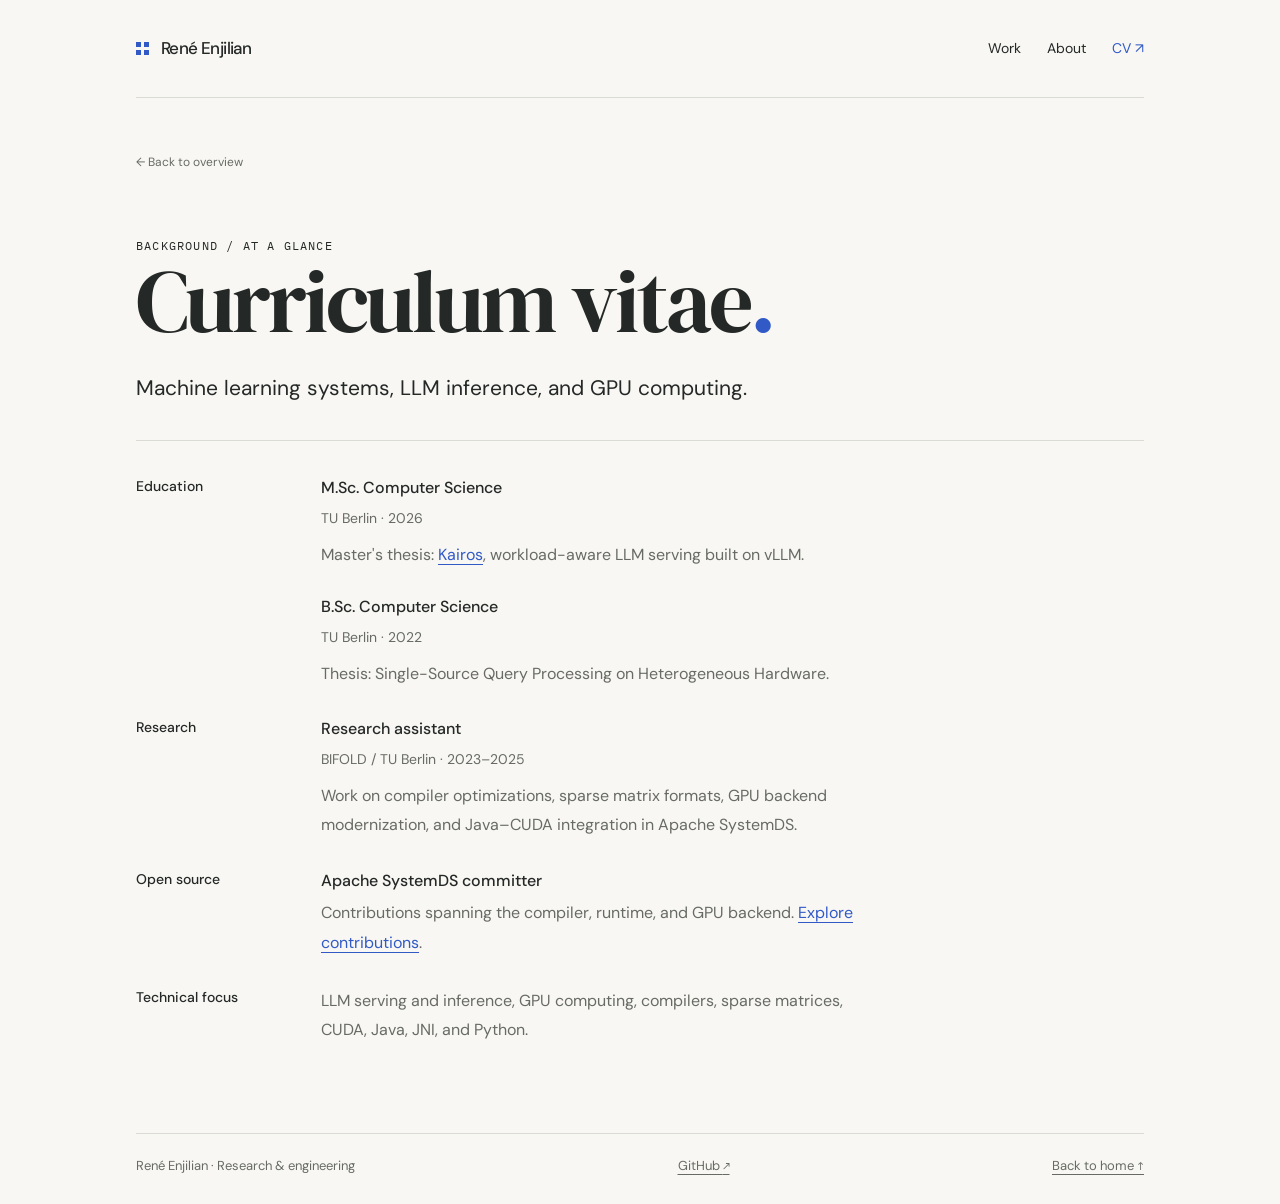
==== cv.html @ 2cb299f8 "Add the initial static ML systems portfolio" ====
<!doctype html>
<html lang="en">
<head>
  <meta charset="utf-8">
  <meta name="viewport" content="width=device-width, initial-scale=1">
  <meta name="description" content="Education, research experience, and open-source work of René Enjilian.">
  <link rel="canonical" href="https://reneenjilian.github.io/cv.html">
  <meta name="theme-color" content="#f8f7f3">
  <title>Curriculum vitae — René Enjilian</title>
  <link rel="icon" type="image/svg+xml" href="data:image/svg+xml,%3Csvg%20xmlns%3D%22http%3A%2F%2Fwww.w3.org%2F2000%2Fsvg%22%20viewBox%3D%220%200%2032%2032%22%3E%3Crect%20width%3D%2232%22%20height%3D%2232%22%20rx%3D%226%22%20fill%3D%22%23f8f7f3%22%2F%3E%3Cpath%20fill%3D%22%23315ac7%22%20d%3D%22M7%207h7v7H7zm11%200h7v7h-7zM7%2018h7v7H7zm11%200h7v7h-7z%22%2F%3E%3C%2Fsvg%3E">
  <link rel="preconnect" href="https://fonts.googleapis.com">
  <link rel="preconnect" href="https://fonts.gstatic.com" crossorigin>
  <link rel="stylesheet" href="https://fonts.googleapis.com/css2?family=DM+Sans:wght@400;500&amp;family=DM+Serif+Display:ital@0;1&amp;family=IBM+Plex+Mono:wght@400;500&amp;display=swap">
  <link rel="stylesheet" href="assets/css/styles.css">
</head>
<body>
<div class="portfolio">
  <a class="re-skip-link" href="#main-content">Skip to content</a>
  <div class="re-shell">
    <header class="re-nav">
      <a class="re-brand" href="index.html" aria-label="René Enjilian, homepage">
        <span class="re-brand-mark" aria-hidden="true"><span></span><span></span><span></span><span></span></span>
        René Enjilian
      </a>
      <nav class="re-links" aria-label="Main navigation">
        <a href="index.html#re-work">Work</a>
        <a href="index.html#re-about">About</a>
        <a href="cv.html" aria-current="page">CV <span aria-hidden="true">↗</span></a>
      </nav>
    </header>
    <main id="main-content" class="re-detail">
      <a class="re-back" href="index.html">← Back to overview</a>
      <p class="re-eyebrow">Background / At a glance</p>
      <h1>Curriculum vitae<span>.</span></h1>
      <p class="re-detail-intro" style="margin-top:24px">Machine learning systems, LLM inference, and GPU computing.</p>
      <hr class="re-detail-rule">
      <!-- Add a link to the actual CV PDF here when the current version is provided. -->
      <section class="re-detail-columns"><h3>Education</h3><div>
        <div class="re-cv-item"><h4>M.Sc. Computer Science</h4><p class="re-cv-meta">TU Berlin · 2026</p><p>Master's thesis: <a class="re-inline-link" href="projects/kairos.html">Kairos</a>, workload-aware LLM serving built on vLLM.</p></div>
        <div class="re-cv-item"><h4>B.Sc. Computer Science</h4><p class="re-cv-meta">TU Berlin · 2022</p><p>Thesis: Single-Source Query Processing on Heterogeneous Hardware.</p></div>
      </div></section>
      <section class="re-detail-columns"><h3>Research</h3><div class="re-cv-item"><h4>Research assistant</h4><p class="re-cv-meta">BIFOLD / TU Berlin · 2023–2025</p><p>Work on compiler optimizations, sparse matrix formats, GPU backend modernization, and Java–CUDA integration in Apache SystemDS.</p></div></section>
      <section class="re-detail-columns"><h3>Open source</h3><div class="re-cv-item"><h4>Apache SystemDS committer</h4><p>Contributions spanning the compiler, runtime, and GPU backend. <a class="re-inline-link" href="projects/systemds.html">Explore contributions</a>.</p></div></section>
      <section class="re-detail-columns"><h3>Technical focus</h3><p>LLM serving and inference, GPU computing, compilers, sparse matrices, CUDA, Java, JNI, and Python.</p></section>
    </main>
    <footer class="re-footer">
      <span>René Enjilian · Research &amp; engineering</span>
      <a href="https://github.com/ReneEnjilian">GitHub <span aria-hidden="true">↗</span></a>
      <a href="index.html">Back to home <span aria-hidden="true">↑</span></a>
    </footer>
  </div>
</div>
</body>
</html>
---- assets/css/styles.css ----
/* Shared visual system. Edit the palette in .portfolio and layout rules below. */
html { scroll-behavior: smooth; }
body { margin: 0; background: #f8f7f3; }
.portfolio {
  --re-paper: #f8f7f3;
  --re-ink: #242826;
  --re-muted: #686b65;
  --re-rule: #d9dcd3;
  --re-blue: #315ac7;
  --re-blue-soft: #e8edf6;
  --re-green-soft: #e7ebe2;
  color-scheme: light;
  background: var(--re-paper);
  color: var(--re-ink);
  font: 400 15px/1.6 'DM Sans', Arial, sans-serif;
  -webkit-font-smoothing: antialiased;
  width: 100%;
}
.portfolio * { box-sizing: border-box; }
.portfolio h1, .portfolio h2, .portfolio h3,
.portfolio p { margin: 0; font-weight: 400; }
.portfolio button, .portfolio a { -webkit-tap-highlight-color: transparent; }
.portfolio button { font: inherit; color: inherit; cursor: pointer; }
.portfolio a { color: inherit; text-decoration: none; }
.portfolio a:hover, .portfolio .re-text-button:hover { color: var(--re-blue); }
.portfolio :focus-visible { outline: 2px solid var(--re-blue); outline-offset: 5px; }
.portfolio .re-shell { max-width: 1120px; margin: 0 auto; padding: 0 56px; }
.portfolio .re-nav { min-height: 98px; display: flex; justify-content: space-between; align-items: center; gap: 28px; border-bottom: 1px solid var(--re-rule); }
.portfolio .re-brand { font-size: 17px; font-weight: 500; letter-spacing: -.6px; white-space: nowrap; display: flex; align-items: center; gap: 12px; }
.portfolio .re-brand-mark { display: inline-grid; grid-template-columns: repeat(2, 5px); gap: 3px; }
.portfolio .re-brand-mark span { width: 5px; height: 5px; background: var(--re-blue); }
.portfolio .re-links { display: flex; align-items: center; gap: 26px; font-size: 14px; }
.portfolio .re-links a { padding: 8px 0; }
.portfolio .re-text-button { padding: 8px 0; background: transparent; border: 0; }
.portfolio .re-eyebrow { font: 400 12px/1.6 'IBM Plex Mono', monospace; letter-spacing: 1.2px; text-transform: uppercase; }
.portfolio .re-hero { padding: 74px 0 67px; }
.portfolio .re-hero .re-eyebrow { color: var(--re-blue); margin-bottom: 17px; }
.portfolio h1 { font: 400 clamp(48px, 8.5vw, 88px)/1.06 'DM Serif Display', Georgia, serif; letter-spacing: -3px; }
.portfolio h1 span { color: var(--re-blue); }
.portfolio .re-hero-lower { display: grid; grid-template-columns: 1fr 218px; gap: 64px; margin-top: 26px; align-items: start; }
.portfolio .re-intro { max-width: 510px; font-size: 21px; line-height: 1.55; letter-spacing: -.4px; }
.portfolio .re-intro-detail { max-width: 460px; color: var(--re-muted); font-size: 14px; line-height: 1.8; margin-top: 14px; }
.portfolio .re-hero-meta { border-left: 1px solid var(--re-rule); padding-left: 23px; margin-top: 6px; }
.portfolio .re-hero-meta p { font-size: 12px; line-height: 1.9; }
.portfolio .re-hero-meta .re-eyebrow { color: var(--re-muted); font-size: 12px; margin: 0 0 9px; }
.portfolio .re-hero-meta .re-meta-gap { margin-top: 13px; }
.portfolio .re-hero-action { display: inline-flex; align-items: center; gap: 21px; font-size: 14px; margin-top: 27px; padding-bottom: 5px; border-bottom: 1px solid var(--re-ink); }
.portfolio .re-section-top { display: flex; align-items: center; justify-content: space-between; gap: 16px; border-top: 1px solid var(--re-ink); padding: 17px 0; }
.portfolio .re-section-top h2 { font-size: 14px; font-weight: 500; }
.portfolio .re-section-top span { color: var(--re-muted); font: 400 12px/1.5 'IBM Plex Mono', monospace; }
.portfolio .re-project { display: grid; grid-template-columns: 1.1fr 1fr; align-items: center; gap: 42px; padding: 26px 0 35px; border-bottom: 1px solid var(--re-rule); }
.portfolio .re-project + .re-project { padding-top: 35px; }
.portfolio .re-project-label { color: var(--re-muted); font: 400 12px/1.6 'IBM Plex Mono', monospace; letter-spacing: .8px; text-transform: uppercase; margin-bottom: 12px; }
.portfolio .re-project h3 { font: 400 39px/1.15 'DM Serif Display', Georgia, serif; letter-spacing: -1px; }
.portfolio .re-project-description { font-size: 14px; line-height: 1.8; color: var(--re-muted); margin-top: 13px; max-width: 390px; }
.portfolio .re-tags { display: flex; flex-wrap: wrap; gap: 7px 17px; margin-top: 18px; color: var(--re-muted); font: 400 12px/1.5 'IBM Plex Mono', monospace; }
.portfolio .re-project-open { background: none; border: 0; padding: 5px 0; margin-top: 20px; display: inline-flex; gap: 22px; align-items: center; font-size: 12px; }
.portfolio .re-project-open:hover { color: var(--re-blue); }
.portfolio .re-art { min-width: 0; height: 248px; position: relative; overflow: hidden; display: flex; align-items: center; justify-content: center; }
.portfolio .re-kairos-art { background: var(--re-blue-soft); }
.portfolio .re-art-heading { position: absolute; top: 16px; left: 18px; font: 400 12px/1.5 'IBM Plex Mono', monospace; color: #4c6084; }
.portfolio .re-art-foot { position: absolute; bottom: 15px; left: 18px; right: 18px; display: flex; justify-content: space-between; font: 400 12px/1.5 'IBM Plex Mono', monospace; letter-spacing: .4px; color: #4c6084; }
.portfolio .re-memory { width: 78%; display: grid; gap: 8px; padding-top: 8px; }
.portfolio .re-memory-row { background: #f5f7fc; border: 1px solid #bbc9e3; min-height: 40px; display: flex; align-items: center; padding: 0 12px; gap: 14px; }
.portfolio .re-memory-name { color: #475b82; font: 400 12px/1.5 'IBM Plex Mono', monospace; width: 29px; flex: 0 0 auto; }
.portfolio .re-memory-slots { display: grid; grid-template-columns: repeat(8, 1fr); gap: 4px; flex: 1; }
.portfolio .re-memory-slots span { height: 18px; background: #d5deef; }
.portfolio .re-memory-slots .re-slot-active { background: var(--re-blue); }
.portfolio .re-memory-slots .re-slot-warm { background: #829bd5; }
.portfolio .re-memory-slots .re-slot-empty { background: #e6ebf5; }
.portfolio .re-systemds-art { background: var(--re-green-soft); }
.portfolio .re-systemds-art .re-art-heading, .portfolio .re-systemds-art .re-art-foot { color: #53614b; }
.portfolio .re-matrix-composition { display: flex; align-items: center; justify-content: center; gap: 23px; padding-top: 7px; }
.portfolio .re-matrix { display: grid; grid-template-columns: repeat(6, 10px); gap: 4px; }
.portfolio .re-matrix span { width: 10px; height: 10px; background: #d1d9c9; }
.portfolio .re-matrix span.re-nonzero { background: #597746; }
.portfolio .re-matrix-arrow { font-size: 21px; color: #6e8260; }
.portfolio .re-chip { width: 89px; height: 89px; border: 1px solid #769061; outline: 5px solid #d7dfcf; outline-offset: 4px; display: flex; flex-direction: column; justify-content: center; align-items: center; background: #eaf0e5; gap: 4px; }
.portfolio .re-chip span { font: 400 12px/1.5 'IBM Plex Mono', monospace; color: #536946; }
.portfolio .re-chip span:first-child { font-size: 18px; }
.portfolio .re-lower { display: grid; grid-template-columns: 1.1fr 1fr; gap: 64px; margin: 54px 0 60px; }
.portfolio .re-lower .re-section-top { padding-top: 13px; }
.portfolio .re-writing-item { padding: 15px 0; border-bottom: 1px solid var(--re-rule); }
.portfolio .re-writing-item:first-of-type { padding-top: 9px; }
.portfolio .re-writing-item p { font-size: 14px; letter-spacing: -.2px; }
.portfolio .re-writing-item small { color: var(--re-muted); font: 400 12px/1.8 'IBM Plex Mono', monospace; display: block; margin-top: 5px; }
.portfolio .re-about-copy { font-size: 14px; color: var(--re-muted); line-height: 1.85; padding-top: 6px; }
.portfolio .re-about-copy p + p { margin-top: 12px; }
.portfolio .re-footer { padding: 22px 0 27px; border-top: 1px solid var(--re-rule); display: flex; justify-content: space-between; align-items: center; gap: 20px; font-size: 12px; color: var(--re-muted); }
.portfolio .re-footer span:last-child { font-family: 'IBM Plex Mono', monospace; font-size: 12px; }
.portfolio [hidden] { display: none !important; }
.portfolio .re-detail { padding: 47px 0 60px; min-height: 570px; }
.portfolio .re-back { background: none; border: 0; font-size: 12px; padding: 8px 0; margin-bottom: 47px; color: var(--re-muted); }
.portfolio .re-detail h2 { font: 400 clamp(40px, 7vw, 68px)/1.12 'DM Serif Display', Georgia, serif; letter-spacing: -1.5px; margin: 12px 0 22px; }
.portfolio .re-detail-intro { font-size: 21px; line-height: 1.6; max-width: 640px; }
.portfolio .re-detail-rule { margin: 34px 0; border: 0; border-top: 1px solid var(--re-rule); }
.portfolio .re-detail-columns { display: grid; grid-template-columns: 150px 1fr; gap: 35px; }
.portfolio .re-detail-columns p { color: var(--re-muted); font-size: 14px; line-height: 1.85; max-width: 560px; }
.portfolio .re-detail-columns h3 { font-size: 14px; font-weight: 500; }
.portfolio .re-detail-note { margin-top: 38px; color: var(--re-muted); font: 400 12px/1.8 'IBM Plex Mono', monospace; }
@media (max-width: 740px) {
  .portfolio .re-shell { padding: 0 30px; }
  .portfolio .re-nav { min-height: 85px; gap: 18px; }
  .portfolio .re-links { gap: 19px; }
  .portfolio .re-hero { padding: 55px 0 48px; }
  .portfolio .re-hero-lower { gap: 28px; grid-template-columns: 1fr 170px; }
  .portfolio .re-intro { font-size: 18px; }
  .portfolio .re-project { gap: 25px; }
  .portfolio .re-project h3 { font-size: 31px; }
  .portfolio .re-art { height: 230px; }
  .portfolio .re-matrix-composition { gap: 15px; }
  .portfolio .re-matrix { grid-template-columns: repeat(6, 8px); gap: 3px; }
  .portfolio .re-matrix span { width: 8px; height: 8px; }
  .portfolio .re-chip { width: 66px; height: 66px; }
  .portfolio .re-lower { gap: 32px; }
}
@media (max-width: 540px) {
  .portfolio .re-shell { padding: 0 22px; }
  .portfolio .re-nav { align-items: flex-start; flex-direction: column; gap: 8px; padding: 20px 0 13px; }
  .portfolio .re-links { width: 100%; justify-content: space-between; gap: 18px; }
  .portfolio .re-brand { font-size: 16px; }
  .portfolio .re-hero { padding: 42px 0; }
  .portfolio h1 { letter-spacing: -1.8px; font-size: clamp(41px, 10.2vw, 55px); }
  .portfolio .re-hero-lower { display: block; margin-top: 22px; }
  .portfolio .re-hero-meta { display: none; }
  .portfolio .re-intro { font-size: 18px; }
  .portfolio .re-section-top span { font-size: 12px; }
  .portfolio .re-project { grid-template-columns: 1fr; gap: 24px; padding-top: 18px; }
  .portfolio .re-project h3 { font-size: 36px; }
  .portfolio .re-art { height: 220px; }
  .portfolio .re-project-open { min-height: 44px; margin-top: 12px; }
  .portfolio .re-art-foot { font-size: 12px; }
  .portfolio .re-matrix { grid-template-columns: repeat(6, 10px); gap: 4px; }
  .portfolio .re-matrix span { width: 10px; height: 10px; }
  .portfolio .re-matrix-composition { gap: 23px; }
  .portfolio .re-chip { width: 82px; height: 82px; }
  .portfolio .re-lower { grid-template-columns: 1fr; gap: 38px; margin: 38px 0; }
  .portfolio .re-footer { align-items: flex-start; flex-direction: column; gap: 5px; }
  .portfolio .re-detail-columns { grid-template-columns: 1fr; gap: 12px; }
  .portfolio .re-detail-intro { font-size: 18px; }
  .portfolio .re-back { margin-bottom: 28px; }
}
@media (pointer: coarse) {
  .portfolio .re-links a, .portfolio .re-links button { min-height: 44px; display: inline-flex; align-items: center; }
}

/* Production navigation: real URLs, keyboard access, and static page content. */
.portfolio .re-skip-link {
  position: absolute; left: 20px; top: -100px; padding: 12px 18px;
  background: var(--re-ink); color: var(--re-paper); z-index: 10;
}
.portfolio .re-skip-link:focus { top: 12px; }
.portfolio .re-links [aria-current="page"],
.portfolio .re-links [aria-current="location"] { color: var(--re-blue); }
.portfolio .re-project-open { font-size: 14px; min-height: 44px; }
.portfolio .re-project-open:hover { text-decoration: underline; text-underline-offset: 5px; }
.portfolio .re-art-foot { flex-wrap: wrap; gap: 4px 14px; font-size: 12px; }
.portfolio .re-art-heading { font-size: 12px; }
.portfolio .re-tags { font-size: 12px; }
.portfolio .re-hero .re-eyebrow { font-size: 12px; }
.portfolio .re-project-description, .portfolio .re-intro-detail { font-size: 16px; }
.portfolio .re-about-copy { font-size: 16px; }
.portfolio .re-footer { font-size: 13px; }
.portfolio .re-footer a { text-decoration: underline; text-underline-offset: 4px; }
.portfolio .re-about-layout { display: grid; grid-template-columns: 1.1fr 1fr; gap: 64px; padding: 18px 0 6px; }
.portfolio .re-about-layout .re-about-copy { padding: 0; }
.portfolio .re-home-about { margin: 48px 0 56px; }
.portfolio .re-back { display: inline-block; min-height: 44px; }
.portfolio .re-detail { min-height: auto; }
.portfolio .re-detail-art { margin: 36px 0; max-width: 650px; }
.portfolio .re-detail-art .re-art { height: 285px; }
.portfolio .re-detail-art .re-memory { max-width: 440px; }
.portfolio .re-detail-columns { margin: 28px 0; }
.portfolio .re-detail-columns p { font-size: 16px; }
.portfolio .re-detail-columns h3 { font-size: 14px; }
.portfolio .re-detail-columns ul { padding-left: 20px; margin: 0; color: var(--re-muted); line-height: 1.85; font-size: 16px; }
.portfolio .re-detail-columns li + li { margin-top: 8px; }
.portfolio .re-inline-link { color: var(--re-blue); text-decoration: underline; text-underline-offset: 4px; }
.portfolio .re-detail .re-tags { margin: 24px 0; }
.portfolio .re-next-project { border-top: 1px solid var(--re-rule); margin-top: 45px; padding-top: 22px; display: flex; flex-wrap: wrap; gap: 10px 30px; justify-content: space-between; font-size: 14px; }
.portfolio .re-cv-item + .re-cv-item { margin-top: 25px; }
.portfolio .re-cv-item h4 { margin: 0 0 5px; font-size: 16px; font-weight: 500; }
.portfolio .re-cv-item .re-cv-meta { font-size: 14px; margin-bottom: 8px; }
@media (max-width: 740px) {
  .portfolio .re-about-layout { gap: 32px; }
}
@media (max-width: 540px) {
  .portfolio .re-about-layout { grid-template-columns: 1fr; gap: 16px; }
  .portfolio .re-home-about { margin: 35px 0 40px; }
  .portfolio .re-art { height: 240px; }
  .portfolio .re-art-heading { font-size: 11px; }
  .portfolio .re-detail-art .re-art { height: 250px; }
  .portfolio .re-detail-columns { grid-template-columns: 1fr; }
  .portfolio .re-eyebrow { letter-spacing: .65px; }
}
@media (prefers-reduced-motion: reduce) {
  html { scroll-behavior: auto; }
}
@media print {
  body, .portfolio { background: white; color: black; }
  .portfolio .re-nav, .portfolio .re-footer, .portfolio .re-back, .portfolio .re-next-project, .portfolio .re-skip-link { display: none; }
  .portfolio .re-shell { max-width: none; padding: 0; }
  .portfolio .re-detail { padding-top: 0; }
  .portfolio .re-detail-columns { break-inside: avoid; }
}
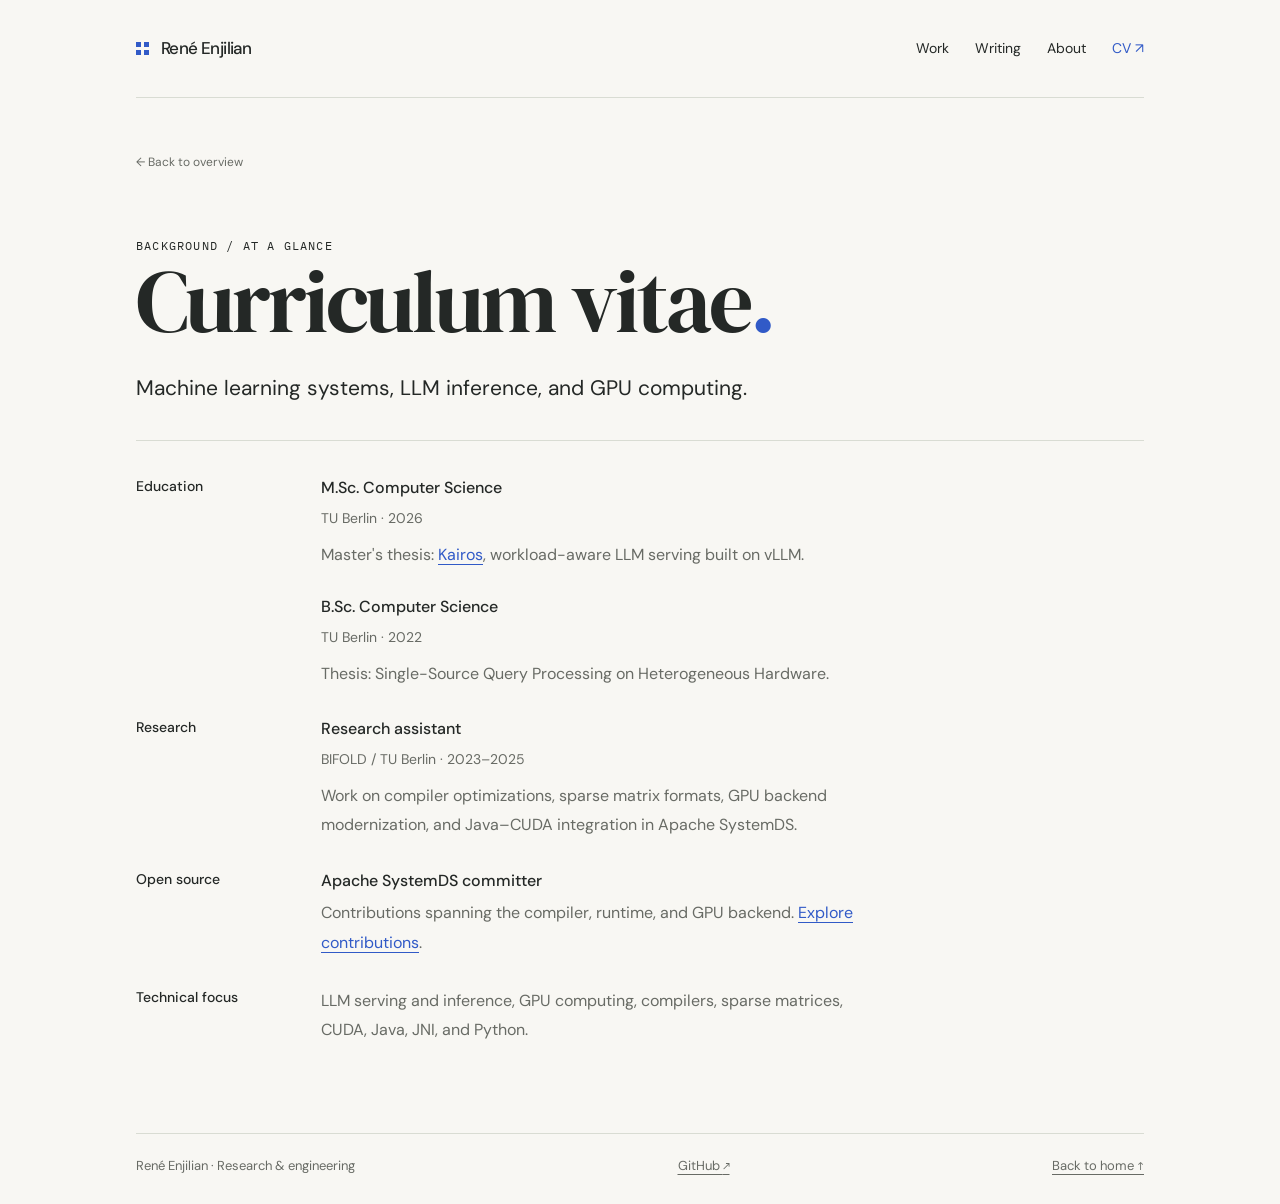
==== commit d3d9f92a: "Add Writing page and site-wide navigation link" ====
--- a/cv.html
+++ b/cv.html
@@ -24,6 +24,7 @@
       </a>
       <nav class="re-links" aria-label="Main navigation">
         <a href="index.html#re-work">Work</a>
+        <a href="writing.html">Writing</a>
         <a href="index.html#re-about">About</a>
         <a href="cv.html" aria-current="page">CV <span aria-hidden="true">↗</span></a>
       </nav>
--- a/assets/css/styles.css
+++ b/assets/css/styles.css
@@ -93,6 +93,10 @@
 .portfolio .re-back { background: none; border: 0; font-size: 12px; padding: 8px 0; margin-bottom: 47px; color: var(--re-muted); }
 .portfolio .re-detail h2 { font: 400 clamp(40px, 7vw, 68px)/1.12 'DM Serif Display', Georgia, serif; letter-spacing: -1.5px; margin: 12px 0 22px; }
 .portfolio .re-detail-intro { font-size: 21px; line-height: 1.6; max-width: 640px; }
+.portfolio .re-writing-intro { margin-top: 24px; }
+.portfolio .re-writing-index { margin: 46px 0 48px; }
+.portfolio .re-writing-index .re-section-top h2 { margin: 0; font: 500 14px/1.6 'DM Sans', Arial, sans-serif; letter-spacing: 0; }
+.portfolio .re-writing-empty { padding: 12px 0 24px; color: var(--re-muted); font-size: 16px; }
 .portfolio .re-detail-rule { margin: 34px 0; border: 0; border-top: 1px solid var(--re-rule); }
 .portfolio .re-detail-columns { display: grid; grid-template-columns: 150px 1fr; gap: 35px; }
 .portfolio .re-detail-columns p { color: var(--re-muted); font-size: 14px; line-height: 1.85; max-width: 560px; }
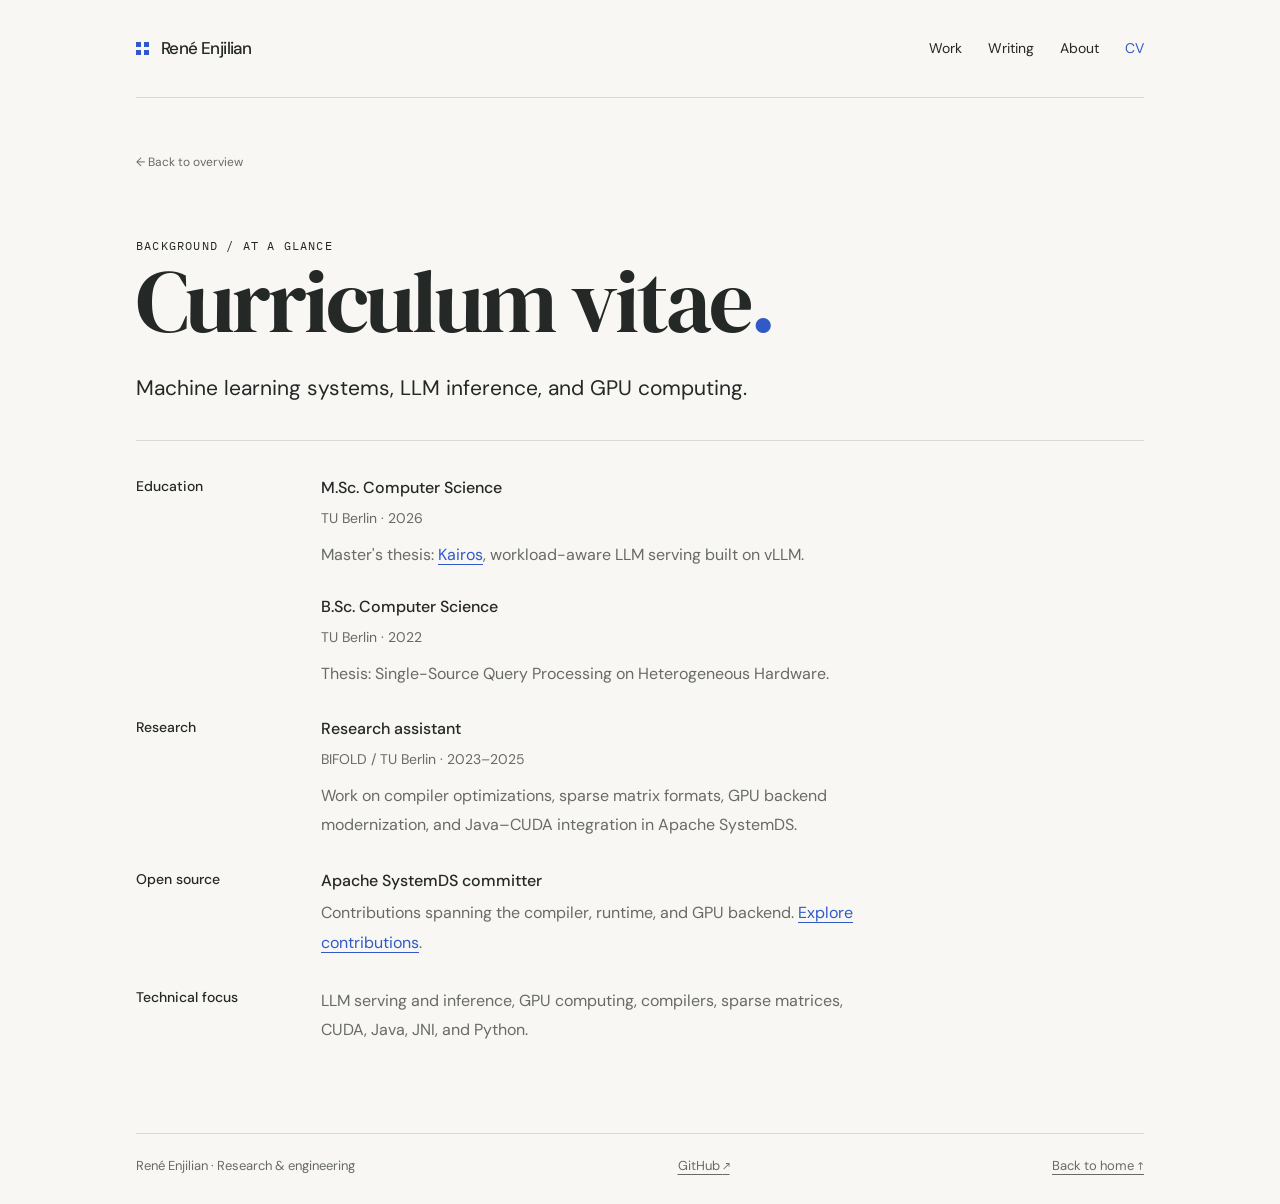
==== commit 242d50bf: "Remove arrow from CV navigation link" ====
--- a/cv.html
+++ b/cv.html
@@ -26,7 +26,7 @@
         <a href="index.html#re-work">Work</a>
         <a href="writing.html">Writing</a>
         <a href="index.html#re-about">About</a>
-        <a href="cv.html" aria-current="page">CV <span aria-hidden="true">↗</span></a>
+        <a href="cv.html" aria-current="page">CV</a>
       </nav>
     </header>
     <main id="main-content" class="re-detail">
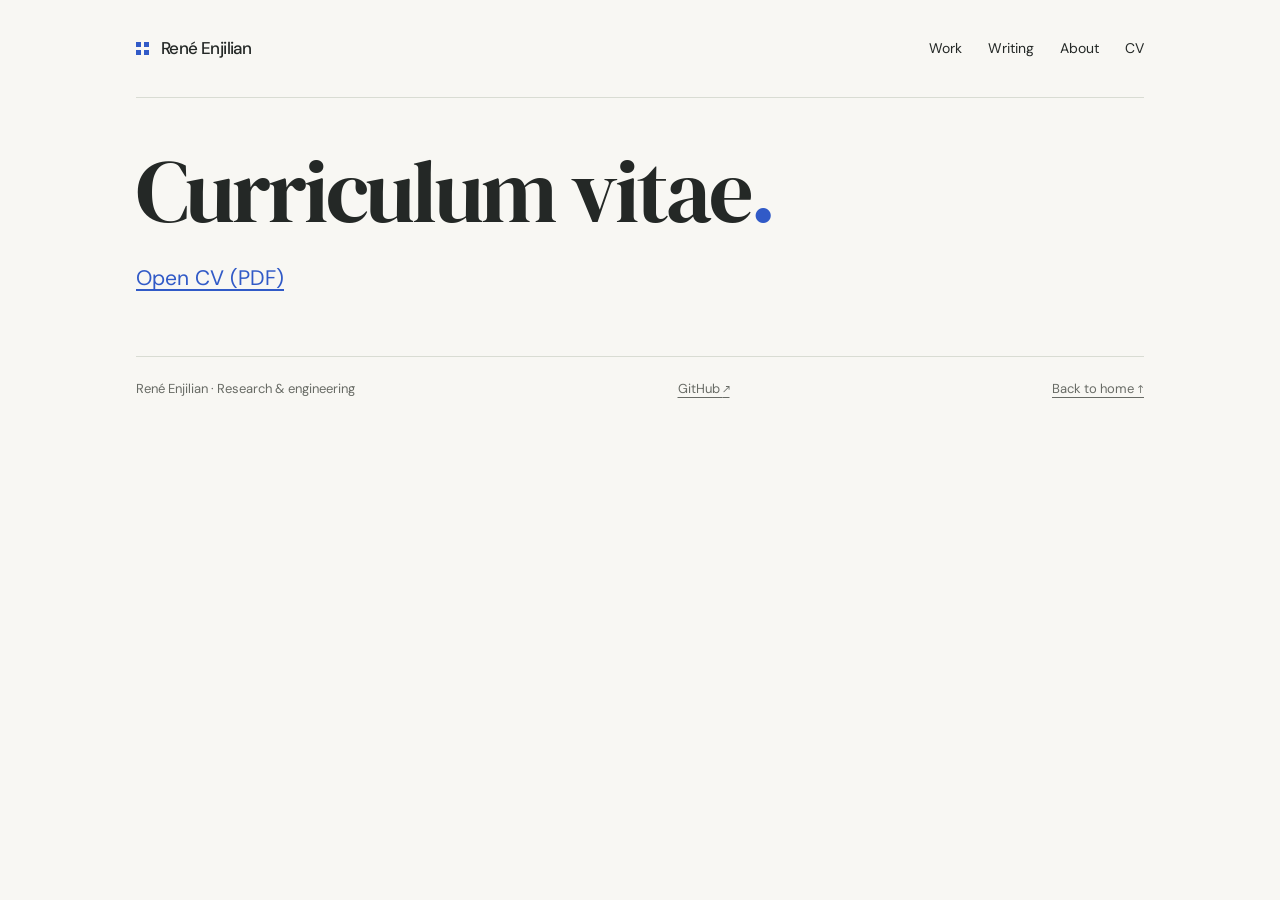
==== commit 251a0f74: "Open the uploaded PDF directly from all CV links" ====
--- a/cv.html
+++ b/cv.html
@@ -2,9 +2,10 @@
 <html lang="en">
 <head>
   <meta charset="utf-8">
+  <meta http-equiv="refresh" content="0; url=assets/pdf/Rene_Enjilian_CV.pdf">
   <meta name="viewport" content="width=device-width, initial-scale=1">
-  <meta name="description" content="Education, research experience, and open-source work of René Enjilian.">
-  <link rel="canonical" href="https://reneenjilian.github.io/cv.html">
+  <meta name="description" content="View René Enjilian’s curriculum vitae as a PDF.">
+  <link rel="canonical" href="https://reneenjilian.github.io/assets/pdf/Rene_Enjilian_CV.pdf">
   <meta name="theme-color" content="#f8f7f3">
   <title>Curriculum vitae — René Enjilian</title>
   <link rel="icon" type="image/svg+xml" href="data:image/svg+xml,%3Csvg%20xmlns%3D%22http%3A%2F%2Fwww.w3.org%2F2000%2Fsvg%22%20viewBox%3D%220%200%2032%2032%22%3E%3Crect%20width%3D%2232%22%20height%3D%2232%22%20rx%3D%226%22%20fill%3D%22%23f8f7f3%22%2F%3E%3Cpath%20fill%3D%22%23315ac7%22%20d%3D%22M7%207h7v7H7zm11%200h7v7h-7zM7%2018h7v7H7zm11%200h7v7h-7z%22%2F%3E%3C%2Fsvg%3E">
@@ -26,23 +27,12 @@
         <a href="index.html#re-work">Work</a>
         <a href="writing.html">Writing</a>
         <a href="index.html#re-about">About</a>
-        <a href="cv.html" aria-current="page">CV</a>
+        <a href="assets/pdf/Rene_Enjilian_CV.pdf">CV</a>
       </nav>
     </header>
     <main id="main-content" class="re-detail">
-      <a class="re-back" href="index.html">← Back to overview</a>
-      <p class="re-eyebrow">Background / At a glance</p>
       <h1>Curriculum vitae<span>.</span></h1>
-      <p class="re-detail-intro" style="margin-top:24px">Machine learning systems, LLM inference, and GPU computing.</p>
-      <hr class="re-detail-rule">
-      <!-- Add a link to the actual CV PDF here when the current version is provided. -->
-      <section class="re-detail-columns"><h3>Education</h3><div>
-        <div class="re-cv-item"><h4>M.Sc. Computer Science</h4><p class="re-cv-meta">TU Berlin · 2026</p><p>Master's thesis: <a class="re-inline-link" href="projects/kairos.html">Kairos</a>, workload-aware LLM serving built on vLLM.</p></div>
-        <div class="re-cv-item"><h4>B.Sc. Computer Science</h4><p class="re-cv-meta">TU Berlin · 2022</p><p>Thesis: Single-Source Query Processing on Heterogeneous Hardware.</p></div>
-      </div></section>
-      <section class="re-detail-columns"><h3>Research</h3><div class="re-cv-item"><h4>Research assistant</h4><p class="re-cv-meta">BIFOLD / TU Berlin · 2023–2025</p><p>Work on compiler optimizations, sparse matrix formats, GPU backend modernization, and Java–CUDA integration in Apache SystemDS.</p></div></section>
-      <section class="re-detail-columns"><h3>Open source</h3><div class="re-cv-item"><h4>Apache SystemDS committer</h4><p>Contributions spanning the compiler, runtime, and GPU backend. <a class="re-inline-link" href="projects/systemds.html">Explore contributions</a>.</p></div></section>
-      <section class="re-detail-columns"><h3>Technical focus</h3><p>LLM serving and inference, GPU computing, compilers, sparse matrices, CUDA, Java, JNI, and Python.</p></section>
+      <p class="re-detail-intro" style="margin-top:24px"><a class="re-inline-link" href="assets/pdf/Rene_Enjilian_CV.pdf">Open CV (PDF)</a></p>
     </main>
     <footer class="re-footer">
       <span>René Enjilian · Research &amp; engineering</span>
--- a/assets/css/styles.css
+++ b/assets/css/styles.css
@@ -55,6 +55,7 @@
 .portfolio .re-project-description { font-size: 14px; line-height: 1.8; color: var(--re-muted); margin-top: 13px; max-width: 390px; }
 .portfolio .re-tags { display: flex; flex-wrap: wrap; gap: 7px 17px; margin-top: 18px; color: var(--re-muted); font: 400 12px/1.5 'IBM Plex Mono', monospace; }
 .portfolio .re-project-open { background: none; border: 0; padding: 5px 0; margin-top: 20px; display: inline-flex; gap: 22px; align-items: center; font-size: 12px; }
+.portfolio .re-project-actions { display: flex; flex-wrap: wrap; column-gap: 24px; }
 .portfolio .re-project-open:hover { color: var(--re-blue); }
 .portfolio .re-art { min-width: 0; height: 248px; position: relative; overflow: hidden; display: flex; align-items: center; justify-content: center; }
 .portfolio .re-kairos-art { background: var(--re-blue-soft); }
@@ -207,3 +208,91 @@
   .portfolio .re-detail { padding-top: 0; }
   .portfolio .re-detail-columns { break-inside: avoid; }
 }
+
+/* Kairos homepage: approved model placement illustration. */
+#kairos-placement {
+  width: 100%;
+  max-width: 460px;
+  margin: 0 auto;
+  container: kairos-placement / inline-size;
+  color-scheme: light;
+  font: 400 12px/1.5 'IBM Plex Mono', monospace;
+  -webkit-font-smoothing: antialiased;
+}
+#kairos-placement * { box-sizing: border-box; }
+#kairos-placement .kp-art {
+  display: flex;
+  flex-direction: column;
+  justify-content: space-between;
+  gap: 16px;
+  min-height: 248px;
+  padding: 16px 18px;
+  background: #e8edf6;
+  color: #4c6084;
+}
+#kairos-placement .kp-heading { font: inherit; }
+#kairos-placement .kp-memory {
+  display: grid;
+  gap: 8px;
+  width: 90%;
+  align-self: center;
+}
+#kairos-placement .kp-row {
+  display: grid;
+  grid-template-columns: 29px minmax(0, 1fr);
+  align-items: center;
+  gap: 12px;
+  min-height: 44px;
+  padding: 5px 10px;
+  border: 1px solid #bbc9e3;
+  background: #f5f7fc;
+}
+#kairos-placement .kp-tier { color: #475b82; }
+#kairos-placement .kp-models {
+  display: grid;
+  grid-template-columns: repeat(2, minmax(0, 1fr));
+  gap: 5px;
+  min-width: 0;
+}
+#kairos-placement .kp-models-cpu { grid-template-columns: repeat(4, minmax(0, 1fr)); }
+#kairos-placement .kp-model {
+  display: flex;
+  flex-direction: column;
+  align-items: center;
+  justify-content: center;
+  padding: 2px 3px;
+  min-height: 32px;
+  background: #d5deef;
+  color: #475b82;
+  text-align: center;
+  white-space: nowrap;
+}
+#kairos-placement .kp-variant { font-size: 11px; line-height: 1.35; }
+#kairos-placement .kp-resident { background: #b7c7e4; }
+#kairos-placement .kp-active { background: #315ac7; color: #ffffff; }
+#kairos-placement .kp-checkpoints {
+  display: flex;
+  align-items: center;
+  justify-content: center;
+  min-height: 32px;
+  padding: 3px 6px;
+  background: #e6ebf5;
+  color: #475b82;
+  text-align: center;
+}
+#kairos-placement .kp-foot {
+  display: flex;
+  justify-content: space-between;
+  flex-wrap: wrap;
+  gap: 4px 14px;
+  font: inherit;
+  letter-spacing: .4px;
+}
+@container kairos-placement (max-width: 419px) {
+  #kairos-placement .kp-memory { width: 100%; }
+  #kairos-placement .kp-models-cpu { grid-template-columns: repeat(2, minmax(0, 1fr)); }
+}
+@container kairos-placement (max-width: 310px) {
+  #kairos-placement .kp-row { grid-template-columns: minmax(0, 1fr); gap: 5px; }
+  #kairos-placement .kp-variant { white-space: normal; }
+}
